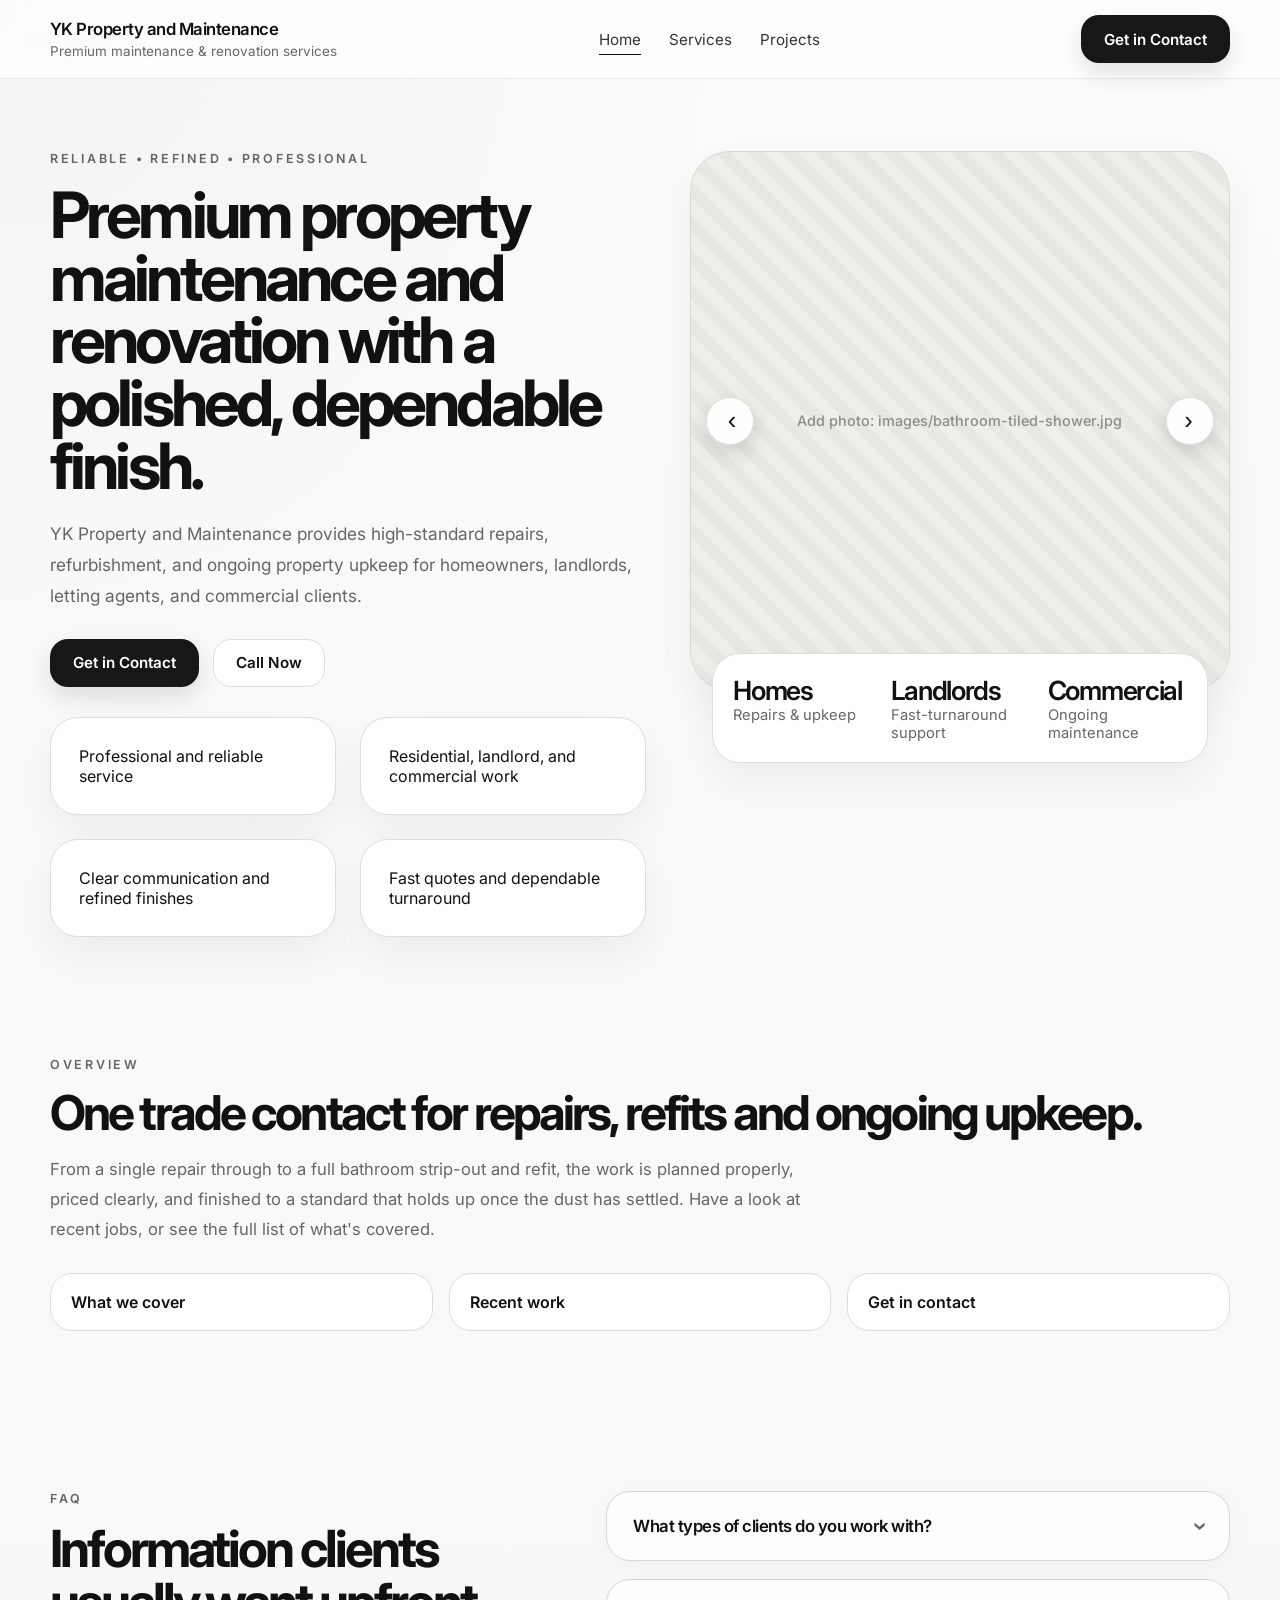
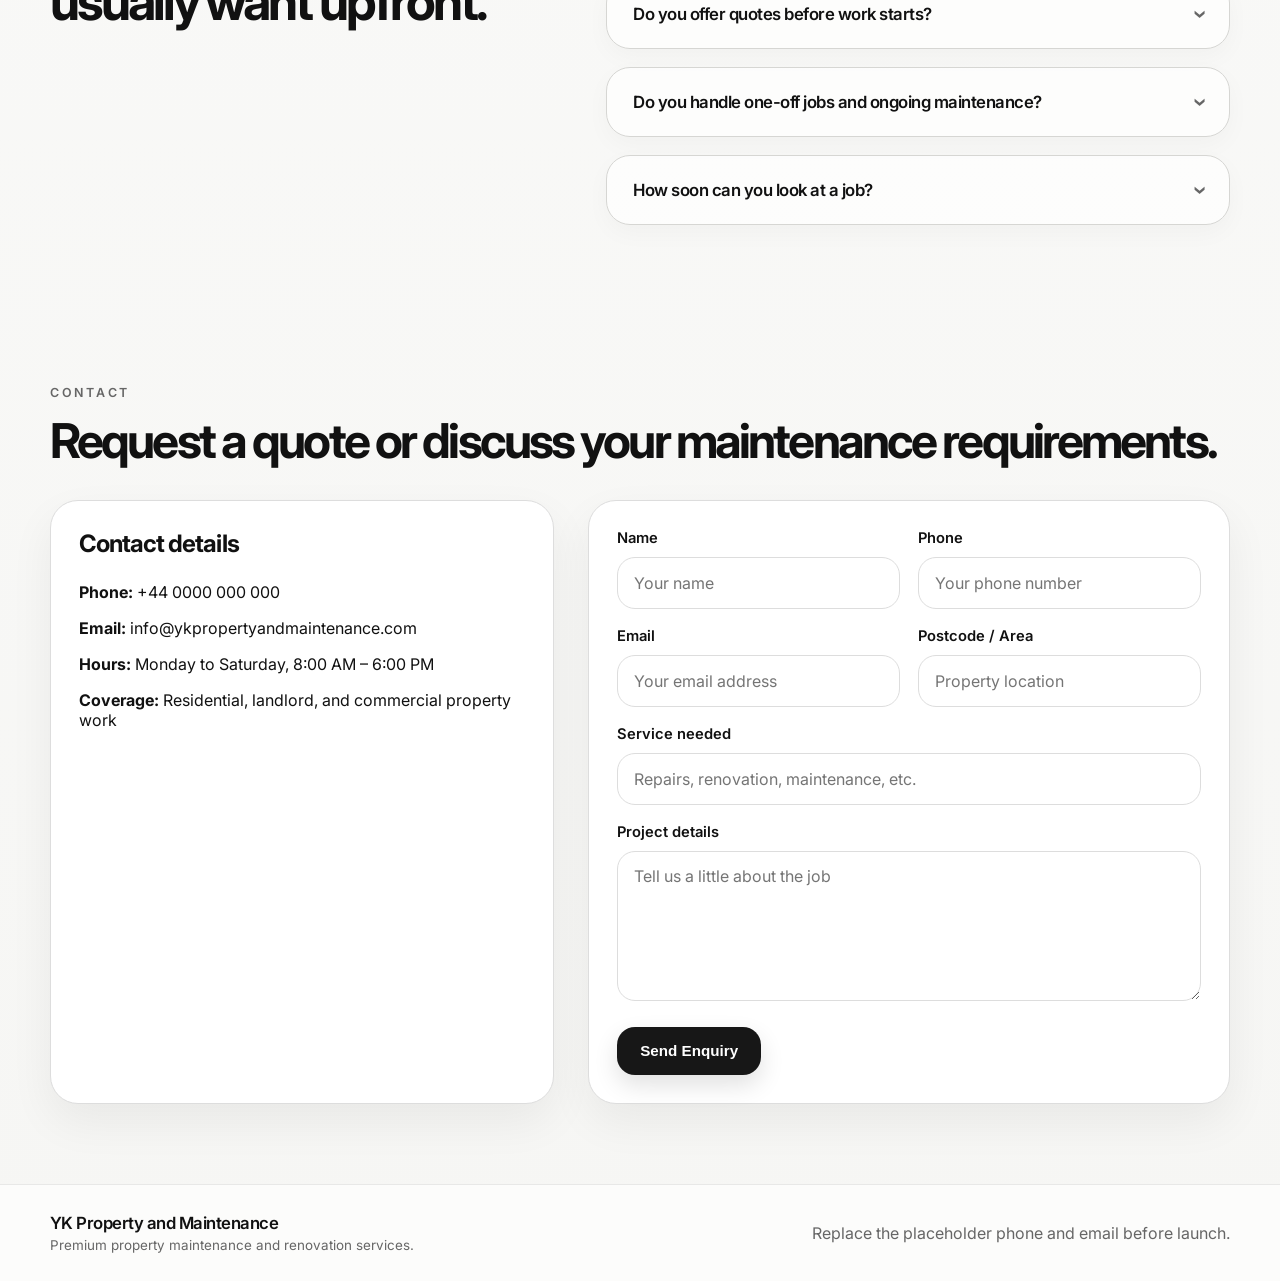
==== index.html @ 1c77aaed "Add files via upload" ====
<!DOCTYPE html>
<html lang="en">
<head>
  <meta charset="UTF-8" />
  <meta name="viewport" content="width=device-width, initial-scale=1.0" />
  <title>Home | YK Property and Maintenance</title>
  <meta name="description" content="Premium property maintenance, repairs and renovation for homeowners, landlords and commercial clients." />
  <link rel="stylesheet" href="style.css" />
</head>
<body>

<header class="header">
  <div class="container header-inner">
    <a href="index.html">
      <div class="brand-title">YK Property and Maintenance</div>
      <div class="brand-sub">Premium maintenance & renovation services</div>
    </a>
    <nav class="nav"><a href="index.html" class="active">Home</a><a href="services.html" class="">Services</a><a href="projects.html" class="">Projects</a></nav>
    <div class="header-actions">
      <a href="#contact" class="btn btn-dark">Get in Contact</a>
      <button class="menu-btn" aria-label="Open menu">☰</button>
    </div>
  </div>
  <div class="container mobile-menu"><a href="index.html">Home</a><a href="services.html">Services</a><a href="projects.html">Projects</a><a href="#contact">Get in Contact</a></div>
</header>


<main>
  <section class="hero">
    <div class="container grid-2">
      <div class="reveal">
        <div class="kicker">Reliable • Refined • Professional</div>
        <h1>Premium property maintenance and renovation with a polished, dependable finish.</h1>
        <p>YK Property and Maintenance provides high-standard repairs, refurbishment, and ongoing property upkeep for homeowners, landlords, letting agents, and commercial clients.</p>
        <div style="display:flex;gap:14px;flex-wrap:wrap;margin-top:28px">
          <a class="btn btn-dark" href="#contact">Get in Contact</a>
          <a class="btn btn-light" href="tel:+440000000000">Call Now</a>
        </div>
        <div class="grid-2-equal" style="margin-top:30px">
          <div class="card">Professional and reliable service</div>
          <div class="card">Residential, landlord, and commercial work</div>
          <div class="card">Clear communication and refined finishes</div>
          <div class="card">Fast quotes and dependable turnaround</div>
        </div>
      </div>

      <div class="reveal">
        <!-- Hero carousel: moves on its own, pauses when hovered. -->
        <div class="carousel hero-carousel" data-carousel data-autoplay="4500" aria-roledescription="carousel" aria-label="Recent work by YK Property and Maintenance">
          <div class="carousel-media">
            <div class="carousel-viewport">
              <div class="carousel-track">
                <figure class="carousel-slide">
                  <img src="images/bathroom-tiled-shower.jpg" alt="Tiled bathroom wall with an electric shower fitted over the bath">
                </figure>
                <figure class="carousel-slide">
                  <img src="images/bedroom-new-flooring.jpg" alt="Bedroom with new wood-effect flooring" loading="lazy">
                </figure>
                <figure class="carousel-slide">
                  <img src="images/bathroom-bath-and-flooring.jpg" alt="New bath and side panel with wood-effect flooring" loading="lazy">
                </figure>
                <figure class="carousel-slide">
                  <img src="images/bathroom-floor-tiled.jpg" alt="Large-format floor tiles laid in a bathroom" loading="lazy">
                </figure>
                <figure class="carousel-slide">
                  <img src="images/consumer-unit-after.jpg" alt="Completed consumer unit with the wiring dressed neatly" loading="lazy">
                </figure>
                <figure class="carousel-slide">
                  <img src="images/bathroom-underfloor-heating.jpg" alt="Electric underfloor heating laid before tiling" loading="lazy">
                </figure>
                <figure class="carousel-slide">
                  <img src="images/bathroom-strip-out.jpg" alt="Bathroom stripped back to bare walls and floor" loading="lazy">
                </figure>
                <figure class="carousel-slide">
                  <img src="images/consumer-unit-before.jpg" alt="Consumer unit enclosure with circuits pulled through, mid-installation" loading="lazy">
                </figure>
              </div>
            </div>
            <button class="carousel-btn carousel-prev" type="button" aria-label="Previous photo">‹</button>
            <button class="carousel-btn carousel-next" type="button" aria-label="Next photo">›</button>
          </div>
        </div>

        <div class="floating-stats">
          <div>
            <div class="stat-value">Homes</div>
            <div class="stat-label">Repairs & upkeep</div>
          </div>
          <div>
            <div class="stat-value">Landlords</div>
            <div class="stat-label">Fast-turnaround support</div>
          </div>
          <div>
            <div class="stat-value">Commercial</div>
            <div class="stat-label">Ongoing maintenance</div>
          </div>
        </div>
      </div>
    </div>
  </section>

  <section class="section reveal">
    <div class="container">
      <div class="kicker">Overview</div>
      <h2 style="font-size:clamp(2rem,4vw,3rem);letter-spacing:-.06em;line-height:1.03;margin:16px 0 18px">One trade contact for repairs, refits and ongoing upkeep.</h2>
      <p class="muted" style="max-width:760px;font-size:1.04rem;line-height:1.8">
        From a single repair through to a full bathroom strip-out and refit, the work is planned properly, priced clearly, and finished to a standard that holds up once the dust has settled. Have a look at recent jobs, or see the full list of what's covered.
      </p>
      <div class="quick-links" style="margin-top:28px">
        <a class="pill" href="services.html">What we cover</a>
        <a class="pill" href="projects.html">Recent work</a>
        <a class="pill" href="#contact">Get in contact</a>
      </div>
    </div>
  </section>

  <section class="section reveal">
    <div class="container faq-wrap">
      <div>
        <div class="kicker">FAQ</div>
        <h2 style="font-size:clamp(2rem,4vw,3.5rem);line-height:1.03;letter-spacing:-.06em;margin:16px 0 0;">
          Information clients usually want upfront.
        </h2>
      </div>
      <div class="faq-list">
        <details class="faq-item">
          <summary>What types of clients do you work with?</summary>
          <div class="faq-answer">Homeowners, landlords, letting agents, and commercial property owners — covering one-off repairs, ongoing maintenance support, and renovation projects.</div>
        </details>
        <details class="faq-item">
          <summary>Do you offer quotes before work starts?</summary>
          <div class="faq-answer">Yes. Quotes are provided before work begins so you can clearly understand the likely scope, cost, and next steps.</div>
        </details>
        <details class="faq-item">
          <summary>Do you handle one-off jobs and ongoing maintenance?</summary>
          <div class="faq-answer">Both. A single repair is as welcome as a longer-term maintenance arrangement across several properties.</div>
        </details>
        <details class="faq-item">
          <summary>How soon can you look at a job?</summary>
          <div class="faq-answer">Get in touch with the property location and a short description of the work, and you'll get a realistic timescale back rather than an optimistic one.</div>
        </details>
      </div>
    </div>
  </section>

  <!-- ============ CONTACT ============ -->
  <section class="section reveal" id="contact">
    <div class="container">
      <div class="kicker">Contact</div>
      <h2 style="font-size:clamp(2rem,4vw,3rem);letter-spacing:-.06em;line-height:1.03;margin:16px 0 34px">Request a quote or discuss your maintenance requirements.</h2>
      <div class="contact-layout">
        <div class="card">
          <h3 style="margin-top:0;font-size:1.5rem;letter-spacing:-.04em">Contact details</h3>
          <div class="info-list" style="margin-top:20px">
            <div><strong>Phone:</strong> +44 0000 000 000</div>
            <div><strong>Email:</strong> info@ykpropertyandmaintenance.com</div>
            <div><strong>Hours:</strong> Monday to Saturday, 8:00 AM – 6:00 PM</div>
            <div><strong>Coverage:</strong> Residential, landlord, and commercial property work</div>
          </div>
        </div>
        <form class="card">
          <div class="form-grid">
            <div><label>Name</label><input class="input" placeholder="Your name"></div>
            <div><label>Phone</label><input class="input" placeholder="Your phone number"></div>
            <div><label>Email</label><input class="input" placeholder="Your email address"></div>
            <div><label>Postcode / Area</label><input class="input" placeholder="Property location"></div>
          </div>
          <div style="margin-top:18px"><label>Service needed</label><input class="input" placeholder="Repairs, renovation, maintenance, etc."></div>
          <div style="margin-top:18px"><label>Project details</label><textarea placeholder="Tell us a little about the job"></textarea></div>
          <div style="margin-top:22px"><button type="button" class="btn btn-dark">Send Enquiry</button></div>
        </form>
      </div>
    </div>
  </section>

</main>


<footer class="footer">
  <div class="container footer-inner">
    <div>
      <div class="brand-title">YK Property and Maintenance</div>
      <div class="brand-sub">Premium property maintenance and renovation services.</div>
    </div>
    <div class="muted">Replace the placeholder phone and email before launch.</div>
  </div>
</footer>

<script src="script.js"></script>
</body>
</html>
---- style.css ----
@import url('https://fonts.googleapis.com/css2?family=Inter:wght@400;500;600;700&display=swap');

:root{
  --bg:#f6f6f4;
  --surface:#ffffff;
  --surface-soft:rgba(255,255,255,0.78);
  --text:#111111;
  --muted:#666666;
  --line:#dddddd;
  --dark:#171717;
  --shadow:0 18px 45px rgba(0,0,0,0.06);
  --radius:28px;
}

*{box-sizing:border-box}
html{scroll-behavior:smooth}
body{
  margin:0;
  font-family:'Inter',sans-serif;
  color:var(--text);
  background:
    radial-gradient(circle at top left, rgba(0,0,0,0.03), transparent 24%),
    linear-gradient(to bottom, #fbfbfa, var(--bg));
}
a{text-decoration:none;color:inherit}
img{max-width:100%;display:block}

.container{width:min(1180px, calc(100% - 32px));margin:0 auto}
.page{padding:44px 0 72px}
.section{padding:80px 0}
.section-tight{padding:56px 0}
.grid-2{display:grid;grid-template-columns:1.05fr .95fr;gap:44px}
.grid-3{display:grid;grid-template-columns:repeat(3,1fr);gap:24px}
.grid-2-equal{display:grid;grid-template-columns:repeat(2,1fr);gap:24px}

.header{
  position:sticky;top:0;z-index:50;
  backdrop-filter:blur(14px);
  background:rgba(255,255,255,0.75);
  border-bottom:1px solid rgba(0,0,0,.08);
}
.header-inner{
  min-height:78px;
  display:flex;align-items:center;justify-content:space-between;gap:18px;
}
.brand-title{font-size:1.05rem;font-weight:600;letter-spacing:-.03em}
.brand-sub{font-size:.84rem;color:var(--muted);margin-top:4px}

.nav{display:flex;align-items:center;gap:28px}
.nav a{
  font-size:.95rem;color:#333;position:relative;
}
.nav a::after{
  content:"";position:absolute;left:0;bottom:-6px;height:1px;width:0;background:#111;transition:width .22s ease;
}
.nav a:hover::after,.nav a.active::after{width:100%}
.header-actions{display:flex;align-items:center;gap:12px}

.btn{
  display:inline-flex;align-items:center;justify-content:center;gap:10px;
  min-height:48px;padding:0 22px;border-radius:18px;
  font-weight:600;font-size:.95rem;transition:.25s ease;
  border:1px solid transparent;cursor:pointer;
}
.btn-dark{background:var(--dark);color:#fff;box-shadow:0 10px 24px rgba(0,0,0,0.12)}
.btn-dark:hover{transform:translateY(-1px);background:#000}
.btn-light{background:#fff;border-color:var(--line)}
.btn-light:hover{border-color:#aaa}
.menu-btn{
  display:none; width:46px;height:46px;border-radius:16px;border:1px solid var(--line);
  background:#fff;font-size:1.2rem;
}
.mobile-menu{
  display:none;padding:0 0 16px;border-top:1px solid rgba(0,0,0,.07)
}
.mobile-menu.open{display:block}
.mobile-menu a{
  display:block;padding:14px 8px;font-weight:500;color:#333;border-radius:14px
}
.mobile-menu a:hover{background:#f1f1ef}

.hero{
  padding:72px 0 40px;
}
.kicker{
  font-size:.78rem;letter-spacing:.22em;text-transform:uppercase;color:var(--muted);font-weight:600
}
.hero h1,.page-hero h1{font-size:clamp(2.4rem,5vw,4.6rem);line-height:.98;letter-spacing:-.06em;margin:18px 0 20px}
.hero p,.page-hero p{font-size:1.08rem;line-height:1.8;color:var(--muted);max-width:640px}
.hero-card{
  border:1px solid rgba(255,255,255,0.24);
  background:
    radial-gradient(circle at 20% 20%, rgba(255,255,255,0.82), transparent 28%),
    linear-gradient(145deg,#1d1d1d,#343434 58%, #515151);
  border-radius:40px;overflow:hidden;box-shadow:var(--shadow);position:relative;
}
.hero-card img{
  width:100%;height:100%;min-height:420px;object-fit:cover;opacity:.9;mix-blend-mode:luminosity;
}
.floating-stats{
  display:grid;grid-template-columns:repeat(3,1fr);gap:18px;
  margin:-38px 22px 0;position:relative;background:#fff;border:1px solid var(--line);
  border-radius:28px;padding:20px;box-shadow:var(--shadow)
}
.stat-value{font-size:1.65rem;font-weight:600;letter-spacing:-.05em}
.stat-label{font-size:.92rem;color:var(--muted)}

.page-hero{
  padding:60px 0 20px;
}
.page-hero h1{font-size:clamp(2.2rem,4vw,3.8rem)}
.lead-grid{display:grid;grid-template-columns:.95fr 1.05fr;gap:36px;align-items:start}

.panel,.card{
  background:var(--surface);border:1px solid var(--line);border-radius:var(--radius);box-shadow:var(--shadow)
}
.card{padding:28px}
.card-hover{transition:transform .28s ease, box-shadow .28s ease}
.card-hover:hover{transform:translateY(-5px);box-shadow:0 24px 55px rgba(0,0,0,.08)}
.service-card h3,.testimonial h3{font-size:1.25rem;letter-spacing:-.04em;margin:0 0 10px}
.service-card p,.card p,.testimonial p{margin:0;color:var(--muted);line-height:1.8}
.info-list{display:grid;gap:16px}

.gallery{
  display:grid;grid-template-columns:repeat(2,1fr);gap:24px
}
.gallery .panel{overflow:hidden}
.gallery img{height:320px;width:100%;object-fit:cover}
.gallery .content{padding:22px}

.area-list,.quick-links{display:grid;grid-template-columns:repeat(3,1fr);gap:16px}
.pill{
  padding:18px 20px;background:#fff;border:1px solid var(--line);border-radius:22px;font-weight:600
}

.faq-wrap{display:grid;grid-template-columns:.9fr 1.1fr;gap:46px;align-items:start}
.faq-list{display:grid;gap:18px}
.faq-item{
  background:rgba(255,255,255,.7);
  border:1px solid #d6d6d3;
  border-radius:24px;
  box-shadow:0 8px 24px rgba(0,0,0,.03);
  overflow:hidden;
}
.faq-item summary{
  list-style:none;cursor:pointer;padding:24px 58px 24px 26px;
  position:relative;font-size:1.05rem;font-weight:600;letter-spacing:-.03em;
}
.faq-item summary::-webkit-details-marker{display:none}
.faq-item summary::after{
  content:"›";
  position:absolute;right:24px;top:50%;
  transform:translateY(-50%) rotate(90deg);
  font-size:1.4rem;line-height:1;color:#666;
  transition:transform .22s ease,color .22s ease;
}
.faq-item[open] summary::after{
  transform:translateY(-50%) rotate(-90deg);
  color:#111;
}
.faq-answer{
  padding:0 26px 24px;color:var(--muted);line-height:1.8
}

.contact-layout{display:grid;grid-template-columns:.88fr 1.12fr;gap:34px}
.form-grid{display:grid;grid-template-columns:repeat(2,1fr);gap:18px}
.input, textarea{
  width:100%;border:1px solid var(--line);background:#fff;border-radius:18px;
  min-height:52px;padding:14px 16px;font:inherit
}
textarea{min-height:150px;resize:vertical}
label{display:block;font-size:.92rem;font-weight:600;margin:0 0 10px}
.footer{
  border-top:1px solid rgba(0,0,0,.08);
  background:rgba(255,255,255,.65);
}
.footer-inner{
  padding:28px 0;display:flex;justify-content:space-between;gap:20px;align-items:center
}
.muted{color:var(--muted)}
.reveal{opacity:0;transform:translateY(26px);transition:opacity .7s ease, transform .7s ease}
.reveal.visible{opacity:1;transform:translateY(0)}

@media (max-width: 980px){
  .grid-2,.lead-grid,.faq-wrap,.contact-layout,.grid-3,.grid-2-equal,.gallery,.area-list,.quick-links{grid-template-columns:1fr}
  .hero-card img{min-height:340px}
  .floating-stats{grid-template-columns:1fr;gap:12px}
  .nav,.header .btn-dark{display:none}
  .menu-btn{display:inline-flex;align-items:center;justify-content:center}
}
@media (max-width: 700px){
  .section{padding:64px 0}
  .hero{padding-top:42px}
  .hero h1,.page-hero h1{line-height:1.02}
  .form-grid{grid-template-columns:1fr}
  .footer-inner{flex-direction:column;align-items:flex-start}
}

/* ============================================================
   PROJECT SHOWCASE + PHOTO CAROUSELS  (projects.html)
   ============================================================ */

.showcase{display:grid;gap:76px}

.project-block{
  display:grid;grid-template-columns:.98fr 1.02fr;gap:44px;align-items:center;
}
/* alternate which side the photos sit on */
.project-block:nth-child(even) .carousel{order:2}

.project-meta h2{
  font-size:clamp(1.65rem,2.6vw,2.3rem);
  line-height:1.05;letter-spacing:-.05em;margin:0 0 14px;
}
.project-meta p{margin:0 0 26px;line-height:1.8}

.carousel{position:relative}
.carousel-media{position:relative}
.carousel-viewport{
  overflow:hidden;
  border:1px solid var(--line);
  border-radius:32px;
  box-shadow:var(--shadow);
  background:#eaeae7;
  aspect-ratio:4/5;
  max-height:620px;
}
.carousel-track{
  display:flex;height:100%;
  transition:transform .55s cubic-bezier(.4,.01,.2,1);
  will-change:transform;
}
.carousel-slide{
  position:relative;flex:0 0 100%;min-width:0;height:100%;margin:0;
}
.carousel-slide img{
  width:100%;height:100%;object-fit:cover;
}

/* the bubble that describes the work in each photo */
.slide-note{
  position:absolute;left:18px;right:18px;bottom:18px;
  background:rgba(255,255,255,.94);
  backdrop-filter:blur(10px);
  border:1px solid rgba(255,255,255,.7);
  border-radius:22px;
  padding:15px 19px;
  font-size:.94rem;line-height:1.6;color:#1a1a1a;
  box-shadow:0 14px 34px rgba(0,0,0,.18);
}

/* shown only if a photo file is missing, so the page never looks broken */
.carousel-slide.is-missing img{display:none}
.slide-missing{
  position:absolute;inset:0;
  display:flex;align-items:center;justify-content:center;text-align:center;
  padding:28px;font-size:.9rem;font-weight:500;color:#8d8d87;
  background:repeating-linear-gradient(45deg,#eeeeeb,#eeeeeb 12px,#e7e7e3 12px,#e7e7e3 24px);
}

.carousel-btn{
  position:absolute;top:50%;transform:translateY(-50%);
  width:48px;height:48px;border-radius:50%;
  border:1px solid var(--line);background:rgba(255,255,255,.92);
  backdrop-filter:blur(8px);
  font-size:1.6rem;line-height:1;color:#111;cursor:pointer;
  display:flex;align-items:center;justify-content:center;
  box-shadow:0 8px 22px rgba(0,0,0,.14);
  transition:background .2s ease,transform .2s ease;
}
.carousel-btn:hover{background:#fff;transform:translateY(-50%) scale(1.06)}
.carousel-prev{left:16px;padding-right:3px}
.carousel-next{right:16px;padding-left:3px}

.carousel-bar{
  display:flex;align-items:center;justify-content:space-between;gap:16px;
  padding:16px 8px 0;
}
.carousel-dots{display:flex;align-items:center;gap:8px}
.carousel-dot{
  width:8px;height:8px;padding:0;border:0;border-radius:50%;
  background:#c9c9c4;cursor:pointer;
  transition:width .25s ease,background .25s ease,border-radius .25s ease;
}
.carousel-dot:hover{background:#a8a8a2}
.carousel-dot.active{width:26px;border-radius:6px;background:#111}
.carousel-counter{
  font-size:.8rem;letter-spacing:.14em;font-weight:600;color:var(--muted);
  font-variant-numeric:tabular-nums;
}

/* a carousel with a single photo hides its controls */
.carousel.is-single .carousel-btn,
.carousel.is-single .carousel-bar{display:none}

.carousel-btn:focus-visible,
.carousel-dot:focus-visible{outline:2px solid #111;outline-offset:3px}

@media (max-width: 980px){
  .project-block{grid-template-columns:1fr;gap:26px}
  .project-block:nth-child(even) .carousel{order:0}
  .showcase{gap:60px}
  .carousel-viewport{max-height:none}
}
@media (max-width: 700px){
  .carousel-viewport{border-radius:26px}
  .carousel-btn{width:42px;height:42px;font-size:1.35rem}
  .carousel-prev{left:10px}
  .carousel-next{right:10px}
  .slide-note{left:12px;right:12px;bottom:12px;padding:13px 16px;font-size:.88rem;border-radius:18px}
}

@media (prefers-reduced-motion: reduce){
  .carousel-track{transition:none}
  .carousel-btn:hover{transform:translateY(-50%)}
  .reveal{transition:none}
}

/* ---------- hero carousel (index.html) ---------- */
.hero-carousel .carousel-viewport{
  border-radius:40px;
  aspect-ratio:1/1;
  max-height:560px;
  border-color:rgba(0,0,0,.08);
}
@media (max-width: 980px){
  .hero-carousel .carousel-viewport{aspect-ratio:4/5;max-height:none}
}

/* anchor targets clear the sticky header */
#contact{scroll-margin-top:96px}
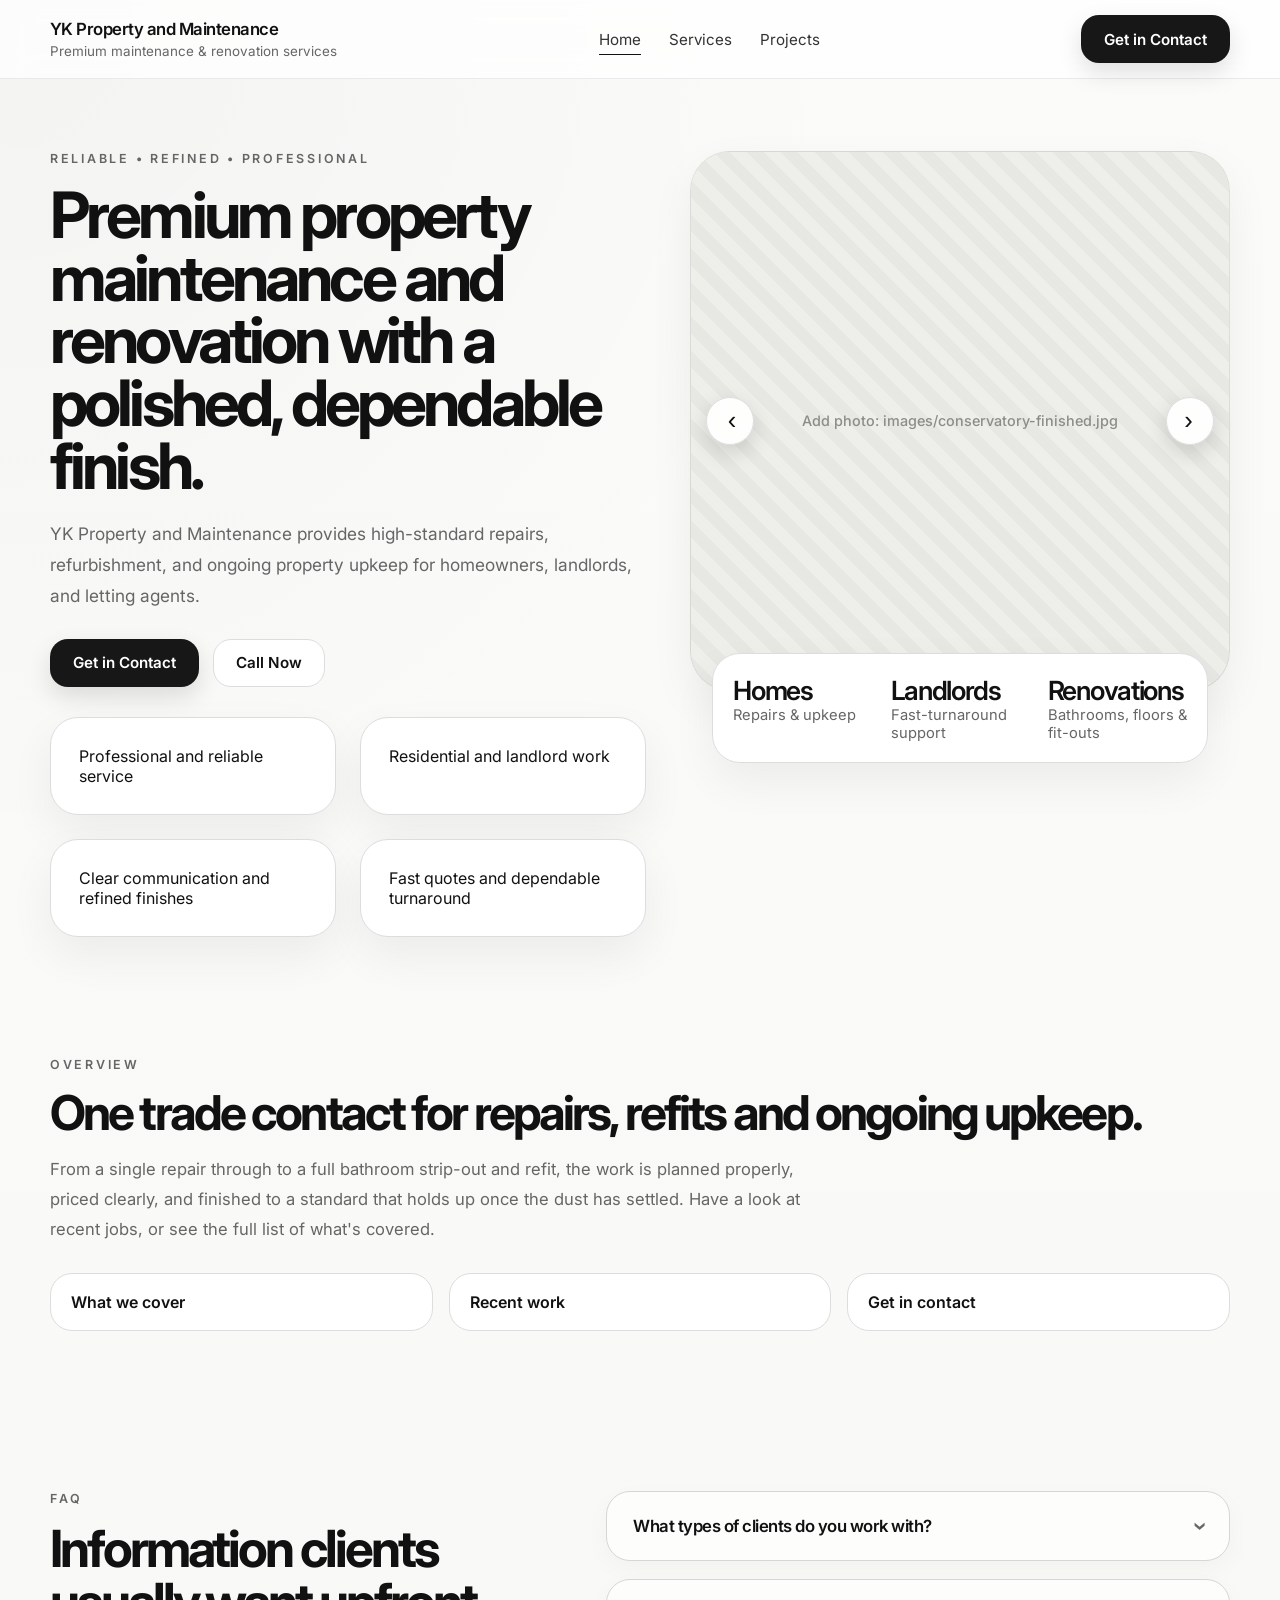
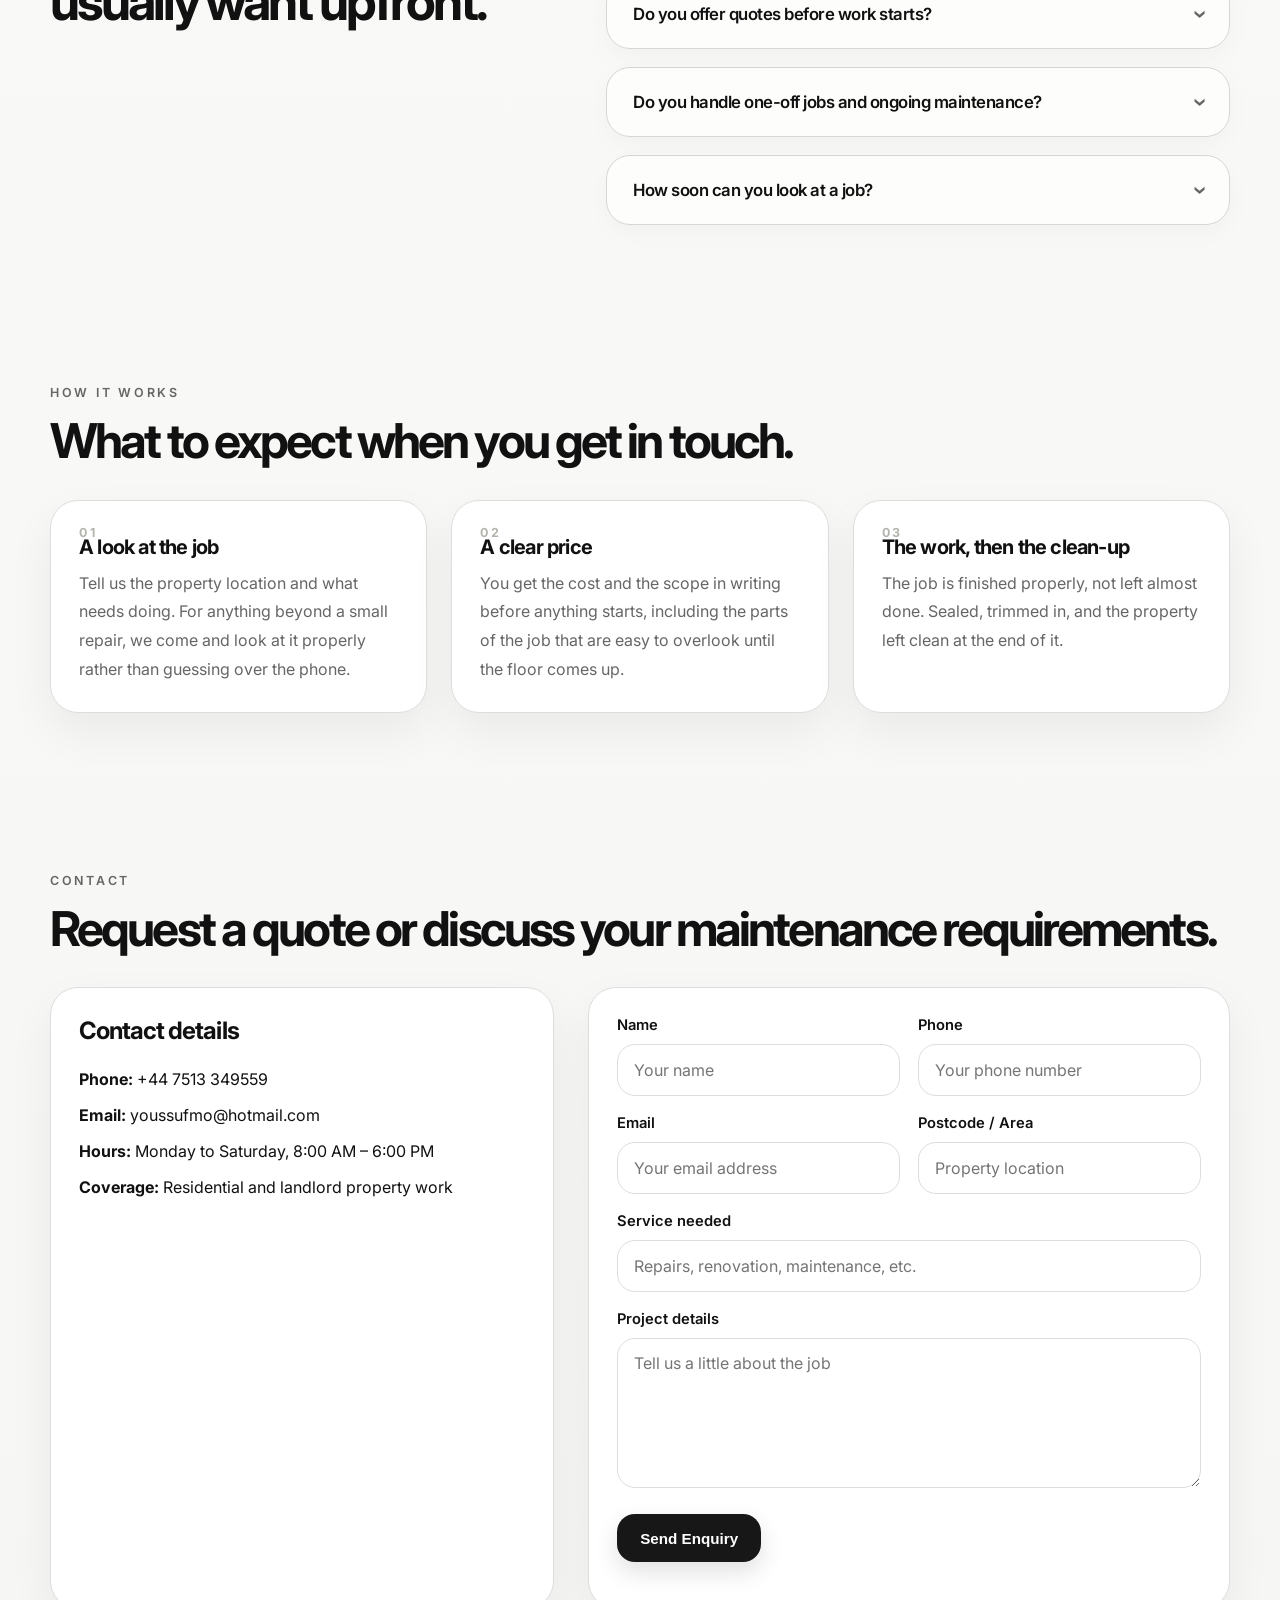
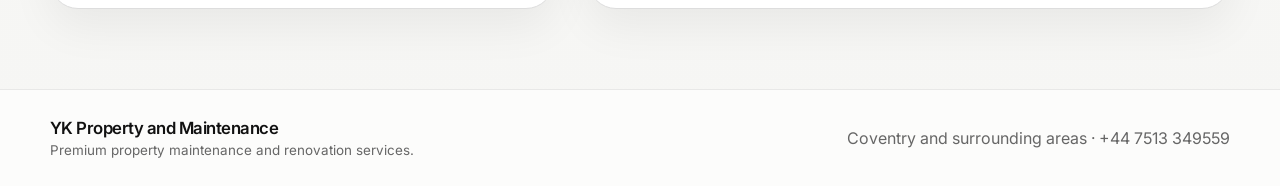
==== commit 72d35fba: "Add files via upload" ====
--- a/index.html
+++ b/index.html
@@ -4,8 +4,25 @@
   <meta charset="UTF-8" />
   <meta name="viewport" content="width=device-width, initial-scale=1.0" />
   <title>Home | YK Property and Maintenance</title>
-  <meta name="description" content="Premium property maintenance, repairs and renovation for homeowners, landlords and commercial clients." />
+  <meta name="description" content="Property repairs, bathroom refits, flooring and renovation work for homeowners, landlords and letting agents in Coventry and the surrounding areas." />
   <link rel="stylesheet" href="style.css" />
+  <link rel="icon" href="favicon.ico" sizes="any" />
+  <link rel="icon" type="image/png" href="images/favicon.png" />
+  <link rel="apple-touch-icon" href="images/apple-touch-icon.png" />
+  <meta name="theme-color" content="#03122f" />
+  <link rel="canonical" href="https://www.ykmaintenance.com/" />
+
+  <!-- how the link looks when shared on WhatsApp, Facebook, etc. -->
+  <meta property="og:type" content="website" />
+  <meta property="og:site_name" content="YK Property and Maintenance" />
+  <meta property="og:title" content="YK Property and Maintenance | Coventry" />
+  <meta property="og:description" content="Property repairs, bathroom refits, flooring and renovation work for homeowners, landlords and letting agents in Coventry and the surrounding areas." />
+  <meta property="og:url" content="https://www.ykmaintenance.com/" />
+  <meta property="og:image" content="https://www.ykmaintenance.com/images/og-preview.jpg" />
+  <meta property="og:image:width" content="1200" />
+  <meta property="og:image:height" content="630" />
+  <meta property="og:image:alt" content="A conservatory converted into a fitted utility room" />
+  <meta name="twitter:card" content="summary_large_image" />
 </head>
 <body>
 
@@ -31,14 +48,14 @@
       <div class="reveal">
         <div class="kicker">Reliable • Refined • Professional</div>
         <h1>Premium property maintenance and renovation with a polished, dependable finish.</h1>
-        <p>YK Property and Maintenance provides high-standard repairs, refurbishment, and ongoing property upkeep for homeowners, landlords, letting agents, and commercial clients.</p>
+        <p>YK Property and Maintenance provides high-standard repairs, refurbishment, and ongoing property upkeep for homeowners, landlords, and letting agents.</p>
         <div style="display:flex;gap:14px;flex-wrap:wrap;margin-top:28px">
           <a class="btn btn-dark" href="#contact">Get in Contact</a>
-          <a class="btn btn-light" href="tel:+440000000000">Call Now</a>
+          <a class="btn btn-light" href="tel:+447513349559">Call Now</a>
         </div>
         <div class="grid-2-equal" style="margin-top:30px">
           <div class="card">Professional and reliable service</div>
-          <div class="card">Residential, landlord, and commercial work</div>
+          <div class="card">Residential and landlord work</div>
           <div class="card">Clear communication and refined finishes</div>
           <div class="card">Fast quotes and dependable turnaround</div>
         </div>
@@ -51,28 +68,22 @@
             <div class="carousel-viewport">
               <div class="carousel-track">
                 <figure class="carousel-slide">
+                  <img src="images/conservatory-finished.jpg" alt="Conservatory converted into a fitted utility and kitchen space">
+                </figure>
+                <figure class="carousel-slide">
                   <img src="images/bathroom-tiled-shower.jpg" alt="Tiled bathroom wall with an electric shower fitted over the bath">
                 </figure>
                 <figure class="carousel-slide">
-                  <img src="images/bedroom-new-flooring.jpg" alt="Bedroom with new wood-effect flooring" loading="lazy">
+                  <img src="images/bedroom-new-flooring.jpg" alt="Bedroom with new wood-effect flooring laid" loading="lazy">
+                </figure>
+                <figure class="carousel-slide">
+                  <img src="images/conservatory-flooring.jpg" alt="Wood-effect flooring laid throughout a converted conservatory" loading="lazy">
                 </figure>
                 <figure class="carousel-slide">
                   <img src="images/bathroom-bath-and-flooring.jpg" alt="New bath and side panel with wood-effect flooring" loading="lazy">
                 </figure>
                 <figure class="carousel-slide">
-                  <img src="images/bathroom-floor-tiled.jpg" alt="Large-format floor tiles laid in a bathroom" loading="lazy">
-                </figure>
-                <figure class="carousel-slide">
-                  <img src="images/consumer-unit-after.jpg" alt="Completed consumer unit with the wiring dressed neatly" loading="lazy">
-                </figure>
-                <figure class="carousel-slide">
-                  <img src="images/bathroom-underfloor-heating.jpg" alt="Electric underfloor heating laid before tiling" loading="lazy">
-                </figure>
-                <figure class="carousel-slide">
-                  <img src="images/bathroom-strip-out.jpg" alt="Bathroom stripped back to bare walls and floor" loading="lazy">
-                </figure>
-                <figure class="carousel-slide">
-                  <img src="images/consumer-unit-before.jpg" alt="Consumer unit enclosure with circuits pulled through, mid-installation" loading="lazy">
+                  <img src="images/bedroom-finished-2.jpg" alt="Finished bedroom flooring running up to the wardrobe and doorway" loading="lazy">
                 </figure>
               </div>
             </div>
@@ -91,8 +102,8 @@
             <div class="stat-label">Fast-turnaround support</div>
           </div>
           <div>
-            <div class="stat-value">Commercial</div>
-            <div class="stat-label">Ongoing maintenance</div>
+            <div class="stat-value">Renovations</div>
+            <div class="stat-label">Bathrooms, floors &amp; fit-outs</div>
           </div>
         </div>
       </div>
@@ -125,7 +136,7 @@
       <div class="faq-list">
         <details class="faq-item">
           <summary>What types of clients do you work with?</summary>
-          <div class="faq-answer">Homeowners, landlords, letting agents, and commercial property owners — covering one-off repairs, ongoing maintenance support, and renovation projects.</div>
+          <div class="faq-answer">Homeowners, landlords and letting agents — covering one-off repairs, ongoing maintenance support, and renovation projects.</div>
         </details>
         <details class="faq-item">
           <summary>Do you offer quotes before work starts?</summary>
@@ -142,6 +153,69 @@
       </div>
     </div>
   </section>
+
+  <section class="section reveal">
+    <div class="container">
+      <div class="kicker">How it works</div>
+      <h2 style="font-size:clamp(2rem,4vw,3rem);letter-spacing:-.06em;line-height:1.03;margin:16px 0 34px">What to expect when you get in touch.</h2>
+      <div class="grid-3">
+        <div class="card step-card">
+          <div class="step-num">01</div>
+          <h3>A look at the job</h3>
+          <p>Tell us the property location and what needs doing. For anything beyond a small repair, we come and look at it properly rather than guessing over the phone.</p>
+        </div>
+        <div class="card step-card">
+          <div class="step-num">02</div>
+          <h3>A clear price</h3>
+          <p>You get the cost and the scope in writing before anything starts, including the parts of the job that are easy to overlook until the floor comes up.</p>
+        </div>
+        <div class="card step-card">
+          <div class="step-num">03</div>
+          <h3>The work, then the clean-up</h3>
+          <p>The job is finished properly, not left almost done. Sealed, trimmed in, and the property left clean at the end of it.</p>
+        </div>
+      </div>
+    </div>
+  </section>
+
+  <!--
+    ========================================================================
+    REVIEWS  -  currently hidden
+    ------------------------------------------------------------------------
+    Delete the two comment markers around this section to switch it on, and
+    replace the placeholder quotes with REAL ones from customers.
+
+    Only publish reviews a customer actually gave you. Making them up, or
+    rewarding people for them without saying so, has been illegal in the UK
+    since April 2025 under the DMCC Act.
+
+    Easiest way to collect them: set up a free Google Business Profile, then
+    text past customers the review link. Those reviews also help you show up
+    in local searches, which a testimonial on your own site does not.
+    ========================================================================
+
+  <section class="section reveal">
+    <div class="container">
+      <div class="kicker">Reviews</div>
+      <h2 style="font-size:clamp(2rem,4vw,3rem);letter-spacing:-.06em;line-height:1.03;margin:16px 0 34px">What customers say.</h2>
+      <div class="grid-3">
+        <div class="card testimonial">
+          <p>Paste a real customer quote here.</p>
+          <div class="testimonial-by">First name, job type, area</div>
+        </div>
+        <div class="card testimonial">
+          <p>Paste a real customer quote here.</p>
+          <div class="testimonial-by">First name, job type, area</div>
+        </div>
+        <div class="card testimonial">
+          <p>Paste a real customer quote here.</p>
+          <div class="testimonial-by">First name, job type, area</div>
+        </div>
+      </div>
+    </div>
+  </section>
+
+  -->
 
   <!-- ============ CONTACT ============ -->
   <section class="section reveal" id="contact">
@@ -152,22 +226,25 @@
         <div class="card">
           <h3 style="margin-top:0;font-size:1.5rem;letter-spacing:-.04em">Contact details</h3>
           <div class="info-list" style="margin-top:20px">
-            <div><strong>Phone:</strong> +44 0000 000 000</div>
-            <div><strong>Email:</strong> info@ykpropertyandmaintenance.com</div>
+            <div><strong>Phone:</strong> <a href="tel:+447513349559">+44 7513 349559</a></div>
+            <div><strong>Email:</strong> <a href="mailto:youssufmo@hotmail.com">youssufmo@hotmail.com</a></div>
             <div><strong>Hours:</strong> Monday to Saturday, 8:00 AM – 6:00 PM</div>
-            <div><strong>Coverage:</strong> Residential, landlord, and commercial property work</div>
-          </div>
-        </div>
-        <form class="card">
+            <div><strong>Coverage:</strong> Residential and landlord property work</div>
+          </div>
+        </div>
+        <form class="card" id="enquiry-form">
           <div class="form-grid">
-            <div><label>Name</label><input class="input" placeholder="Your name"></div>
-            <div><label>Phone</label><input class="input" placeholder="Your phone number"></div>
-            <div><label>Email</label><input class="input" placeholder="Your email address"></div>
-            <div><label>Postcode / Area</label><input class="input" placeholder="Property location"></div>
-          </div>
-          <div style="margin-top:18px"><label>Service needed</label><input class="input" placeholder="Repairs, renovation, maintenance, etc."></div>
-          <div style="margin-top:18px"><label>Project details</label><textarea placeholder="Tell us a little about the job"></textarea></div>
-          <div style="margin-top:22px"><button type="button" class="btn btn-dark">Send Enquiry</button></div>
+            <div><label for="f-name">Name</label><input class="input" id="f-name" name="name" required placeholder="Your name"></div>
+            <div><label for="f-phone">Phone</label><input class="input" id="f-phone" name="phone" type="tel" required placeholder="Your phone number"></div>
+            <div><label for="f-email">Email</label><input class="input" id="f-email" name="email" type="email" placeholder="Your email address"></div>
+            <div><label for="f-area">Postcode / Area</label><input class="input" id="f-area" name="area" placeholder="Property location"></div>
+          </div>
+          <div style="margin-top:18px"><label for="f-service">Service needed</label><input class="input" id="f-service" name="service" placeholder="Repairs, renovation, maintenance, etc."></div>
+          <div style="margin-top:18px"><label for="f-details">Project details</label><textarea id="f-details" name="details" placeholder="Tell us a little about the job"></textarea></div>
+          <div style="margin-top:22px">
+            <button type="submit" class="btn btn-dark">Send Enquiry</button>
+          </div>
+          <p class="form-status" id="form-status" role="status" aria-live="polite"></p>
         </form>
       </div>
     </div>
@@ -182,7 +259,7 @@
       <div class="brand-title">YK Property and Maintenance</div>
       <div class="brand-sub">Premium property maintenance and renovation services.</div>
     </div>
-    <div class="muted">Replace the placeholder phone and email before launch.</div>
+    <div class="muted">Coventry and surrounding areas &middot; +44 7513 349559</div>
   </div>
 </footer>
 
--- a/style.css
+++ b/style.css
@@ -222,9 +222,11 @@
   border:1px solid var(--line);
   border-radius:32px;
   box-shadow:var(--shadow);
-  background:#eaeae7;
-  aspect-ratio:4/5;
-  max-height:620px;
+  /* square frame + contain, so portrait and landscape photos both show in
+     full without being cropped */
+  background:linear-gradient(160deg,#f3f3f0,#e7e7e3);
+  aspect-ratio:1/1;
+  max-height:600px;
 }
 .carousel-track{
   display:flex;height:100%;
@@ -235,7 +237,7 @@
   position:relative;flex:0 0 100%;min-width:0;height:100%;margin:0;
 }
 .carousel-slide img{
-  width:100%;height:100%;object-fit:cover;
+  width:100%;height:100%;object-fit:contain;
 }
 
 /* the bubble that describes the work in each photo */
@@ -325,8 +327,28 @@
   border-color:rgba(0,0,0,.08);
 }
 @media (max-width: 980px){
-  .hero-carousel .carousel-viewport{aspect-ratio:4/5;max-height:none}
+  .hero-carousel .carousel-viewport{max-height:none}
 }
 
 /* anchor targets clear the sticky header */
 #contact{scroll-margin-top:96px}
+
+/* ---------- how-it-works steps ---------- */
+.step-card{position:relative;padding-top:34px}
+.step-num{
+  font-size:.78rem;letter-spacing:.22em;font-weight:700;color:#b4b4ae;
+  position:absolute;top:24px;left:28px;
+}
+.step-card h3{font-size:1.25rem;letter-spacing:-.04em;margin:0 0 10px}
+
+/* ---------- reviews ---------- */
+.testimonial p{font-size:1.02rem;line-height:1.75;color:#1d1d1d}
+.testimonial-by{margin-top:16px;font-size:.88rem;font-weight:600;color:var(--muted)}
+
+/* ---------- enquiry form ---------- */
+.form-status{
+  margin:16px 0 0;font-size:.95rem;line-height:1.6;font-weight:500;min-height:1.2em;
+}
+.form-status.is-ok{color:#1c6b3a}
+.form-status.is-error{color:#a3271f}
+.input:focus-visible,textarea:focus-visible{outline:2px solid #111;outline-offset:1px;border-color:#111}
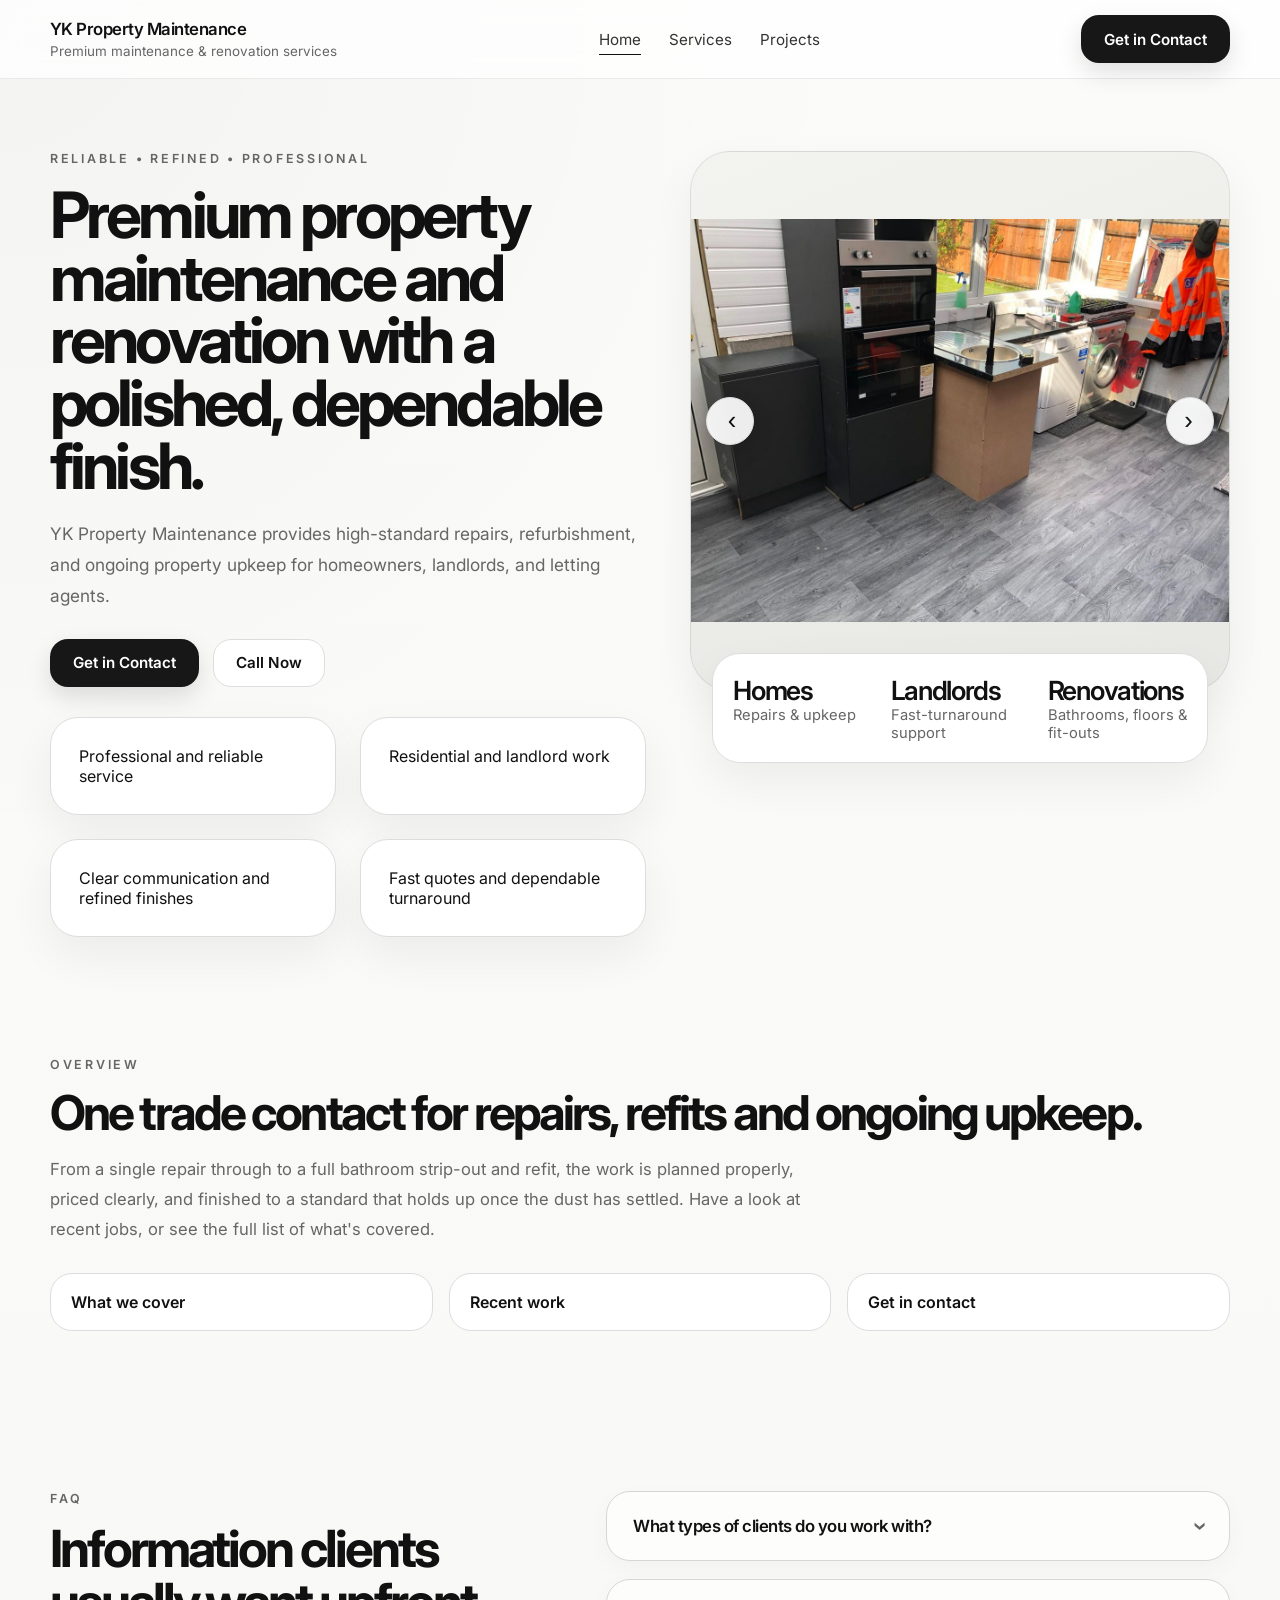
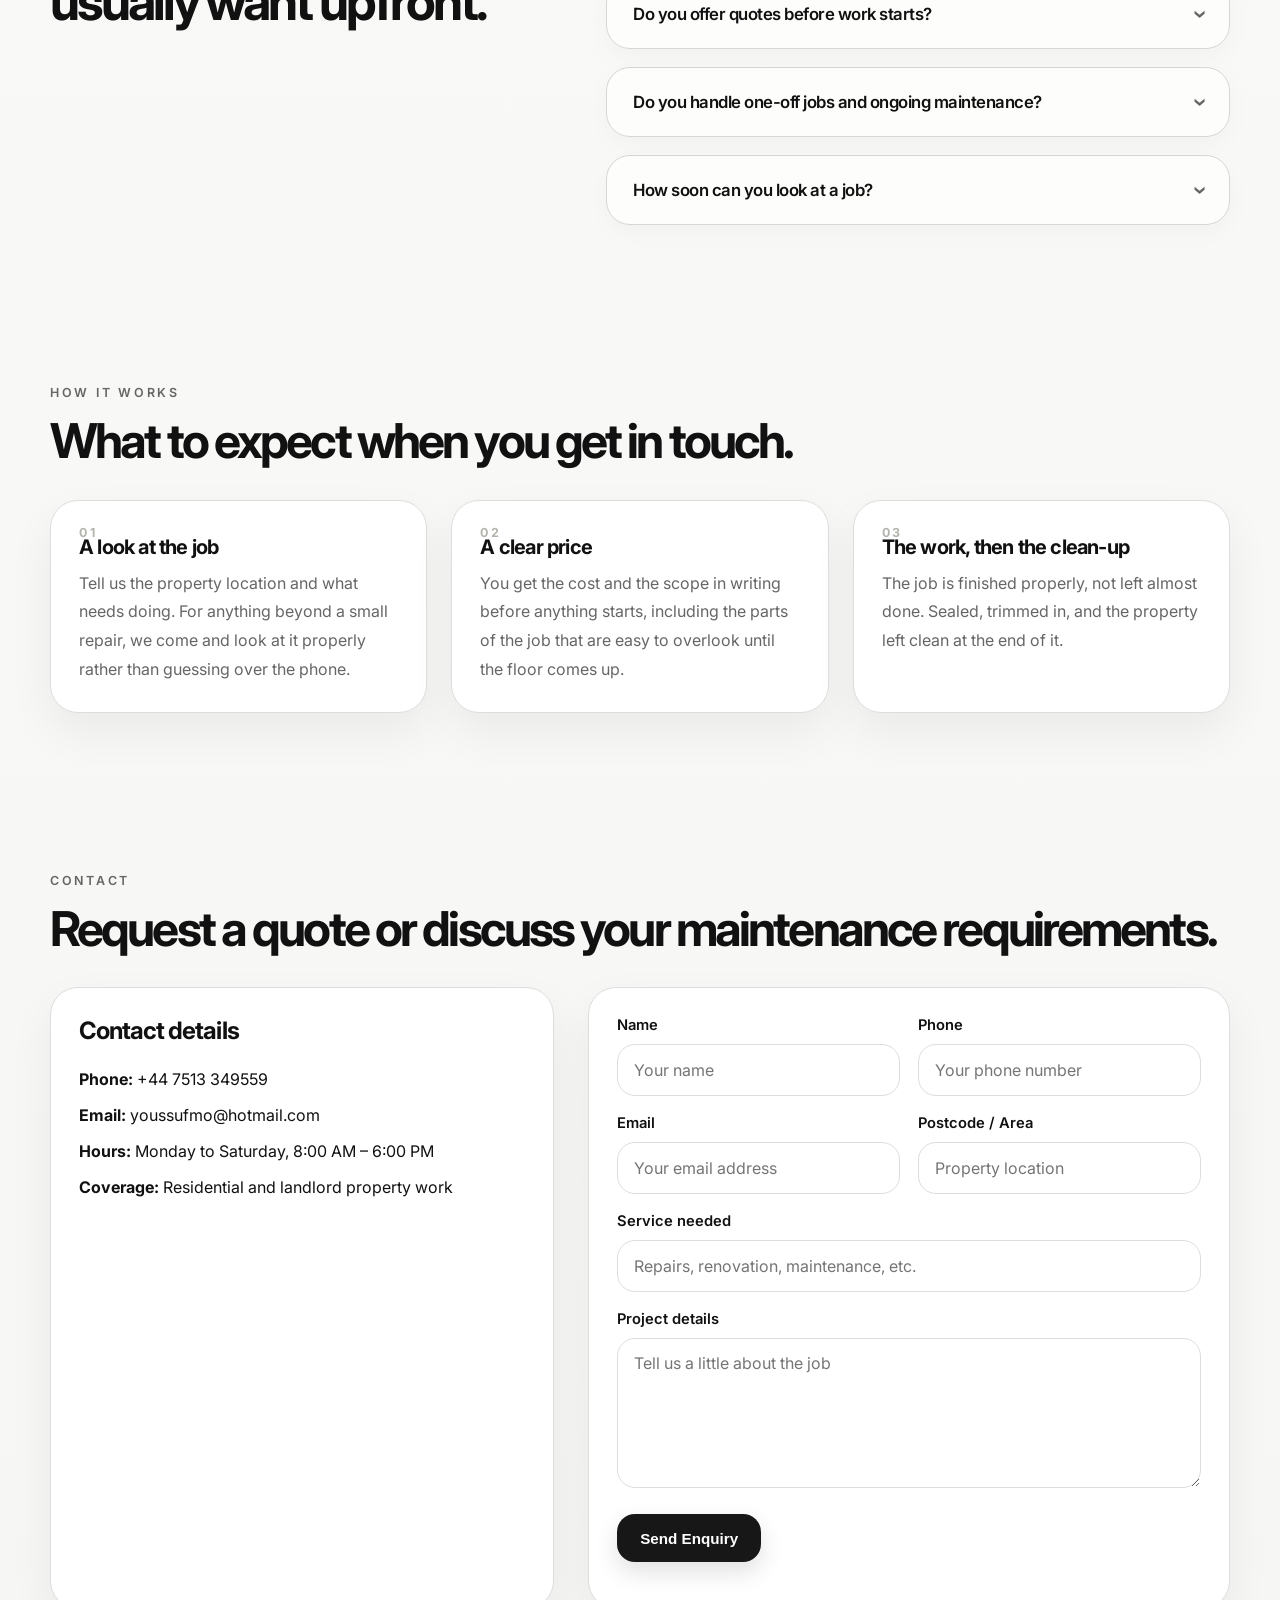
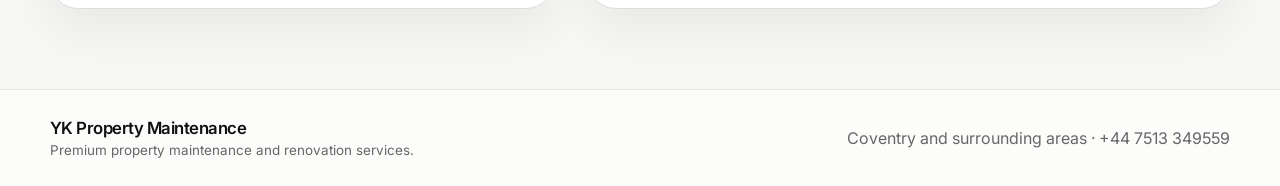
==== commit 497e9b47: "Update index.html" ====
--- a/index.html
+++ b/index.html
@@ -3,7 +3,7 @@
 <head>
   <meta charset="UTF-8" />
   <meta name="viewport" content="width=device-width, initial-scale=1.0" />
-  <title>Home | YK Property and Maintenance</title>
+  <title>Home | YK Property Maintenance</title>
   <meta name="description" content="Property repairs, bathroom refits, flooring and renovation work for homeowners, landlords and letting agents in Coventry and the surrounding areas." />
   <link rel="stylesheet" href="style.css" />
   <link rel="icon" href="favicon.ico" sizes="any" />
@@ -29,7 +29,7 @@
 <header class="header">
   <div class="container header-inner">
     <a href="index.html">
-      <div class="brand-title">YK Property and Maintenance</div>
+      <div class="brand-title">YK Property Maintenance</div>
       <div class="brand-sub">Premium maintenance & renovation services</div>
     </a>
     <nav class="nav"><a href="index.html" class="active">Home</a><a href="services.html" class="">Services</a><a href="projects.html" class="">Projects</a></nav>
@@ -48,7 +48,7 @@
       <div class="reveal">
         <div class="kicker">Reliable • Refined • Professional</div>
         <h1>Premium property maintenance and renovation with a polished, dependable finish.</h1>
-        <p>YK Property and Maintenance provides high-standard repairs, refurbishment, and ongoing property upkeep for homeowners, landlords, and letting agents.</p>
+        <p>YK Property Maintenance provides high-standard repairs, refurbishment, and ongoing property upkeep for homeowners, landlords, and letting agents.</p>
         <div style="display:flex;gap:14px;flex-wrap:wrap;margin-top:28px">
           <a class="btn btn-dark" href="#contact">Get in Contact</a>
           <a class="btn btn-light" href="tel:+447513349559">Call Now</a>
@@ -256,7 +256,7 @@
 <footer class="footer">
   <div class="container footer-inner">
     <div>
-      <div class="brand-title">YK Property and Maintenance</div>
+      <div class="brand-title">YK Property Maintenance</div>
       <div class="brand-sub">Premium property maintenance and renovation services.</div>
     </div>
     <div class="muted">Coventry and surrounding areas &middot; +44 7513 349559</div>
